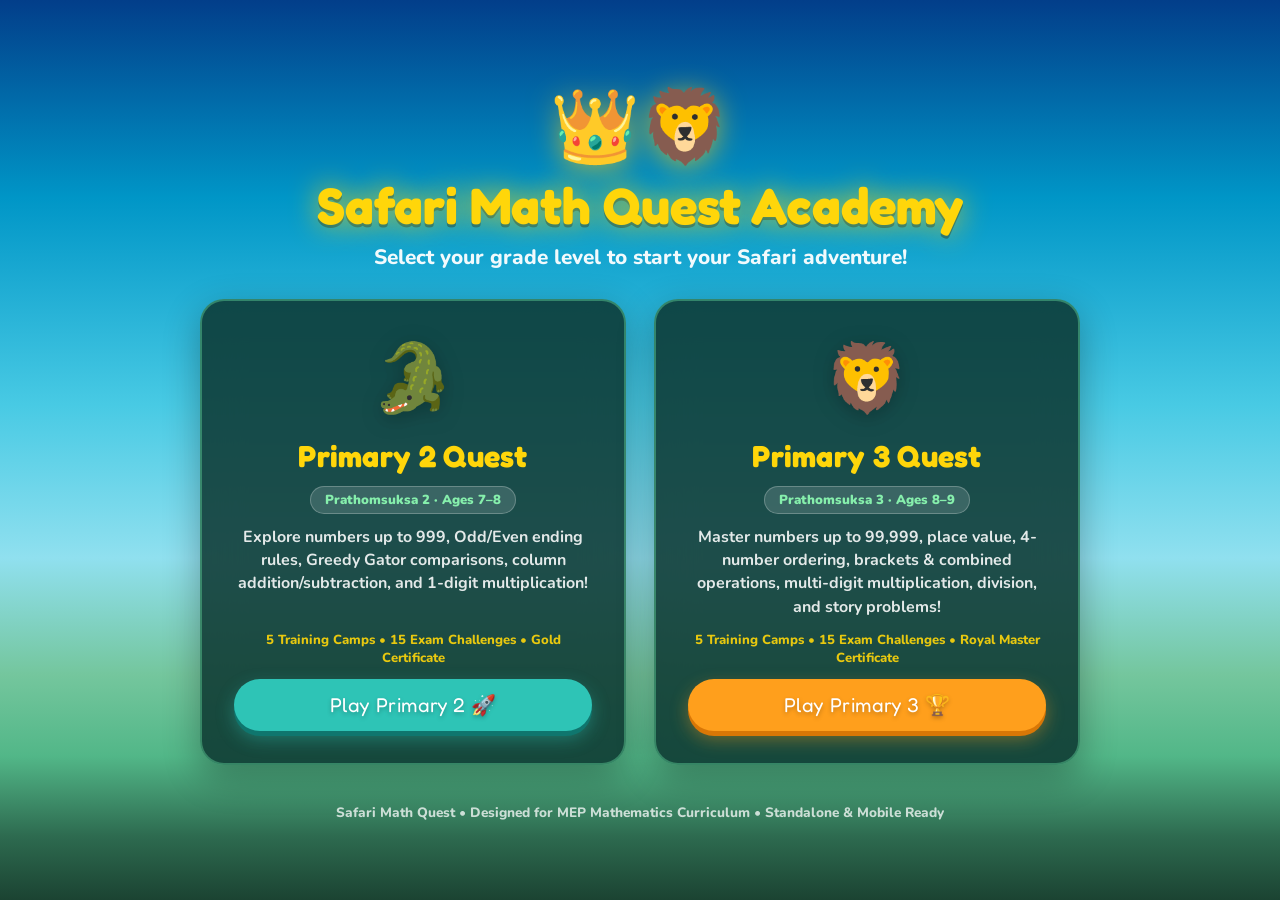
==== index.html @ f5f63933 "Release: Safari Math Quest P2 and P3 with dedicated paths and grade selector" ====
<!DOCTYPE html>
<html lang="en">
<head>
<meta charset="UTF-8">
<meta name="viewport" content="width=device-width,initial-scale=1,maximum-scale=1,user-scalable=no">
<title>🦁 Safari Math Quest Academy</title>
<link rel="preconnect" href="https://fonts.googleapis.com">
<link rel="preconnect" href="https://fonts.gstatic.com" crossorigin>
<link href="https://fonts.googleapis.com/css2?family=Fredoka+One&family=Nunito:wght@700;800;900&display=swap" rel="stylesheet">
<style>
*,*::before,*::after{box-sizing:border-box;margin:0;padding:0;-webkit-tap-highlight-color:transparent}
:root{
  --fd:'Fredoka One',cursive;
  --fb:'Nunito',sans-serif;
  --gold:#ffd60a;
}
html,body{width:100%;height:100%;overflow-x:hidden;font-family:var(--fb);background:#0096c7}
#bg{position:fixed;inset:0;z-index:0;
  background:linear-gradient(180deg,#023e8a 0%,#0096c7 22%,#48cae4 45%,#90e0ef 62%,#74c69d 75%,#52b788 84%,#2d6a4f 93%,#1b4332 100%);
  overflow:hidden}
.app{position:relative;z-index:10;min-height:100%;display:flex;flex-direction:column;align-items:center;justify-content:center;padding:clamp(16px,4vw,32px);gap:clamp(16px,3vw,28px)}
.hero{text-align:center;color:#fff}
.hero .crown{font-size:clamp(3rem,8vw,4.5rem);display:block;filter:drop-shadow(0 4px 14px rgba(255,214,10,.6));animation:bob 3s infinite ease-in-out alternate}
@keyframes bob{0%{transform:translateY(0)}100%{transform:translateY(-10px)}}
.hero h1{font-family:var(--fd);font-size:clamp(1.8rem,6vw,3.2rem);color:var(--gold);text-shadow:0 0 28px rgba(255,214,10,.8),0 3px 0 rgba(0,0,0,.35);line-height:1.15}
.hero p{font-size:clamp(.95rem,2.8vw,1.3rem);color:rgba(255,255,255,.94);font-weight:800;margin-top:8px}

.cards{width:100%;max-width:880px;display:grid;grid-template-columns:repeat(auto-fit,minmax(280px,1fr));gap:clamp(16px,3vw,28px)}
.card{background:rgba(12,54,48,.86);backdrop-filter:blur(20px);border:2px solid rgba(82,183,136,.55);border-radius:24px;padding:clamp(20px,3.5vw,32px);display:flex;flex-direction:column;align-items:center;text-align:center;gap:12px;box-shadow:0 12px 36px rgba(0,0,0,.3);transition:transform .2s,box-shadow .2s}
.card:hover{transform:translateY(-6px);box-shadow:0 18px 48px rgba(0,0,0,.45)}
.card .icon{font-size:clamp(3rem,7vw,4.2rem);filter:drop-shadow(0 4px 10px rgba(0,0,0,.25))}
.card h2{font-family:var(--fd);font-size:clamp(1.4rem,4vw,1.9rem);color:var(--gold);letter-spacing:.3px}
.card .tag{background:rgba(255,255,255,.14);border:1px solid rgba(255,255,255,.24);padding:4px 14px;border-radius:100px;font-size:.82rem;font-weight:900;color:#86efac}
.card p{color:rgba(255,255,255,.88);font-size:clamp(.85rem,2.4vw,1rem);font-weight:700;line-height:1.45;flex:1}
.card .topics{color:rgba(255,214,10,.9);font-size:.82rem;font-weight:800}

.btn{font-family:var(--fd);letter-spacing:.3px;border:none;border-radius:100px;cursor:pointer;text-shadow:0 2px 4px rgba(0,0,0,.25);font-size:clamp(1.05rem,3vw,1.25rem);padding:14px 28px;color:#fff;text-decoration:none;display:inline-block;width:100%;transition:transform .15s,filter .15s}
.btn:active{transform:scale(.97)}
.btn-p2{background:#2ec4b6;box-shadow:0 5px 0 #0f766e,0 8px 18px rgba(46,196,182,.4)}
.btn-p3{background:#ff9f1c;box-shadow:0 5px 0 #d97706,0 8px 18px rgba(255,159,28,.4)}
.footer{color:rgba(255,255,255,.75);font-size:.85rem;font-weight:800;text-align:center;margin-top:10px}
</style>
</head>
<body>
<div id="bg"></div>
<div class="app">
  <div class="hero">
    <span class="crown">👑🦁</span>
    <h1>Safari Math Quest Academy</h1>
    <p>Select your grade level to start your Safari adventure!</p>
  </div>

  <div class="cards">
    <!-- Primary 2 Card -->
    <div class="card">
      <div class="icon">🐊</div>
      <h2>Primary 2 Quest</h2>
      <span class="tag">Prathomsuksa 2 · Ages 7–8</span>
      <p>Explore numbers up to 999, Odd/Even ending rules, Greedy Gator comparisons, column addition/subtraction, and 1-digit multiplication!</p>
      <div class="topics">5 Training Camps • 15 Exam Challenges • Gold Certificate</div>
      <a href="p2/" class="btn btn-p2">Play Primary 2 🚀</a>
    </div>

    <!-- Primary 3 Card -->
    <div class="card">
      <div class="icon">🦁</div>
      <h2>Primary 3 Quest</h2>
      <span class="tag">Prathomsuksa 3 · Ages 8–9</span>
      <p>Master numbers up to 99,999, place value, 4-number ordering, brackets & combined operations, multi-digit multiplication, division, and story problems!</p>
      <div class="topics">5 Training Camps • 15 Exam Challenges • Royal Master Certificate</div>
      <a href="p3/" class="btn btn-p3">Play Primary 3 🏆</a>
    </div>
  </div>

  <div class="footer">
    Safari Math Quest • Designed for MEP Mathematics Curriculum • Standalone & Mobile Ready
  </div>
</div>
</body>
</html>
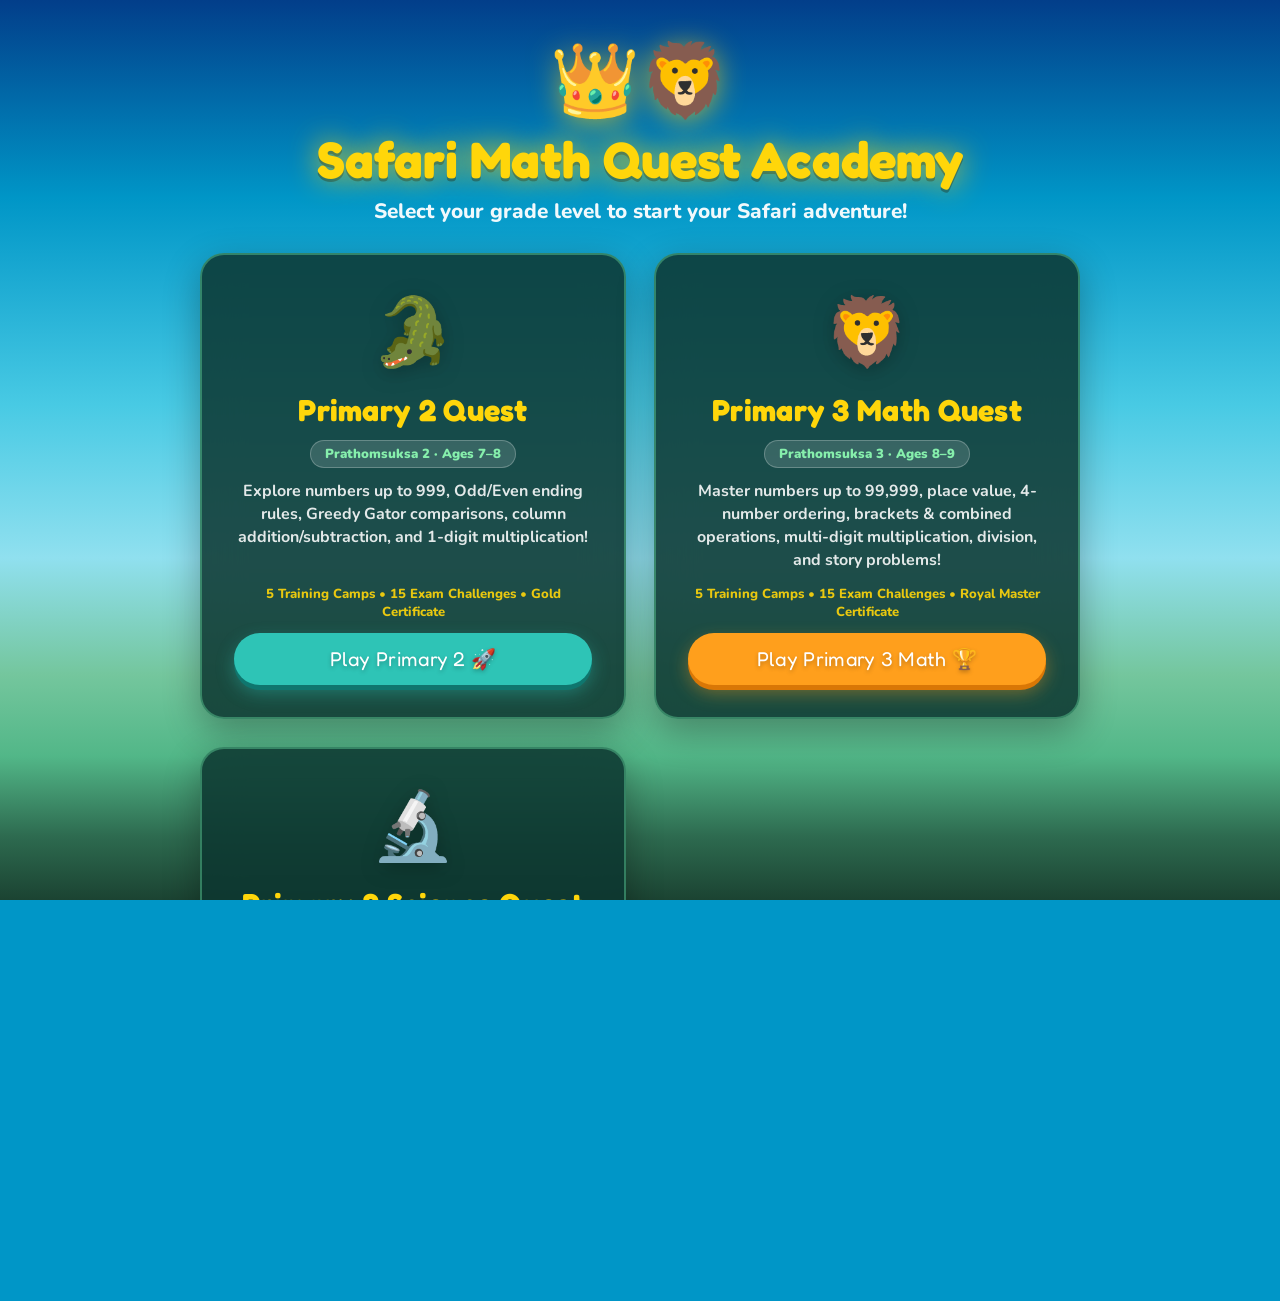
==== commit 5950c3b3: "Add MEP Primary 3 Interactive Science Quest: 5 discovery labs, 15 exam questions, audio synthesis, a" ====
--- a/index.html
+++ b/index.html
@@ -64,11 +64,21 @@
     <!-- Primary 3 Card -->
     <div class="card">
       <div class="icon">🦁</div>
-      <h2>Primary 3 Quest</h2>
+      <h2>Primary 3 Math Quest</h2>
       <span class="tag">Prathomsuksa 3 · Ages 8–9</span>
       <p>Master numbers up to 99,999, place value, 4-number ordering, brackets & combined operations, multi-digit multiplication, division, and story problems!</p>
       <div class="topics">5 Training Camps • 15 Exam Challenges • Royal Master Certificate</div>
-      <a href="p3/" class="btn btn-p3">Play Primary 3 🏆</a>
+      <a href="p3/" class="btn btn-p3">Play Primary 3 Math 🏆</a>
+    </div>
+
+    <!-- Primary 3 Science Quest Card -->
+    <div class="card">
+      <div class="icon">🔬</div>
+      <h2>Primary 3 Science Quest</h2>
+      <span class="tag">Prathomsuksa 3 · Ages 8–9</span>
+      <p>Step into the laboratory with Professor Leo & Pip! Explore magnets, ramp friction, thermal state changes, food groups, and life cycles before taking the 15-mark Exam!</p>
+      <div class="topics">5 Interactive Labs • 15 Exam Challenges • HD Wallpaper Diploma</div>
+      <a href="science/" class="btn" style="background: linear-gradient(135deg, #00f5d4 0%, #00b4d8 100%); color: #04151f; box-shadow: 0 5px 0 #0096c7, 0 8px 18px rgba(0,245,212,.4);">Play Science Quest 🧪</a>
     </div>
   </div>
 
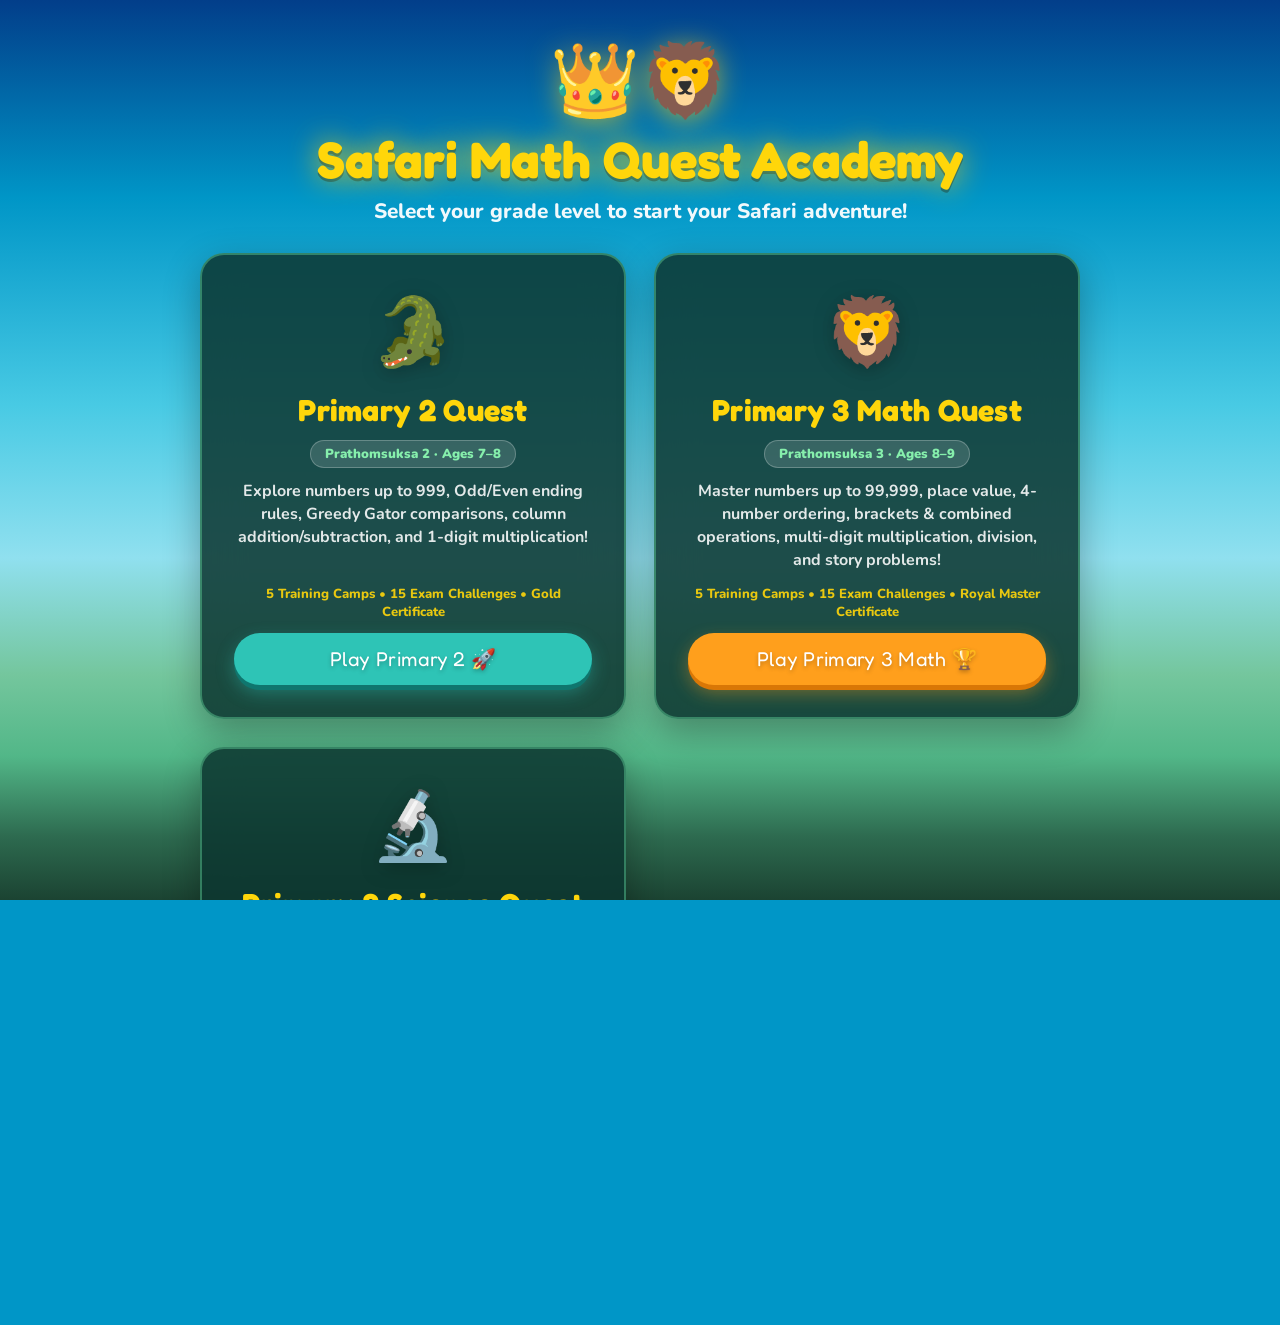
==== commit c4f100e7: "feat(science): finalize zero-clue Exam Mode, strict lockdown, bronze remediation & Academy portal" ====
--- a/index.html
+++ b/index.html
@@ -76,8 +76,8 @@
       <div class="icon">🔬</div>
       <h2>Primary 3 Science Quest</h2>
       <span class="tag">Prathomsuksa 3 · Ages 8–9</span>
-      <p>Step into the laboratory with Professor Leo & Pip! Explore magnets, ramp friction, thermal state changes, food groups, and life cycles before taking the 15-mark Exam!</p>
-      <div class="topics">5 Interactive Labs • 15 Exam Challenges • HD Wallpaper Diploma</div>
+      <p>Step into Professor Pip's Einstein Quantum Lab! Explore food nutrients, safari diets, complete life cycles, thermal changes, ramp friction, and magnetic forces before taking the 15-mark Exam!</p>
+      <div class="topics">5 Discovery Labs • 15 Exam Challenges • HD Wallpaper Diploma</div>
       <a href="science/" class="btn" style="background: linear-gradient(135deg, #00f5d4 0%, #00b4d8 100%); color: #04151f; box-shadow: 0 5px 0 #0096c7, 0 8px 18px rgba(0,245,212,.4);">Play Science Quest 🧪</a>
     </div>
   </div>
